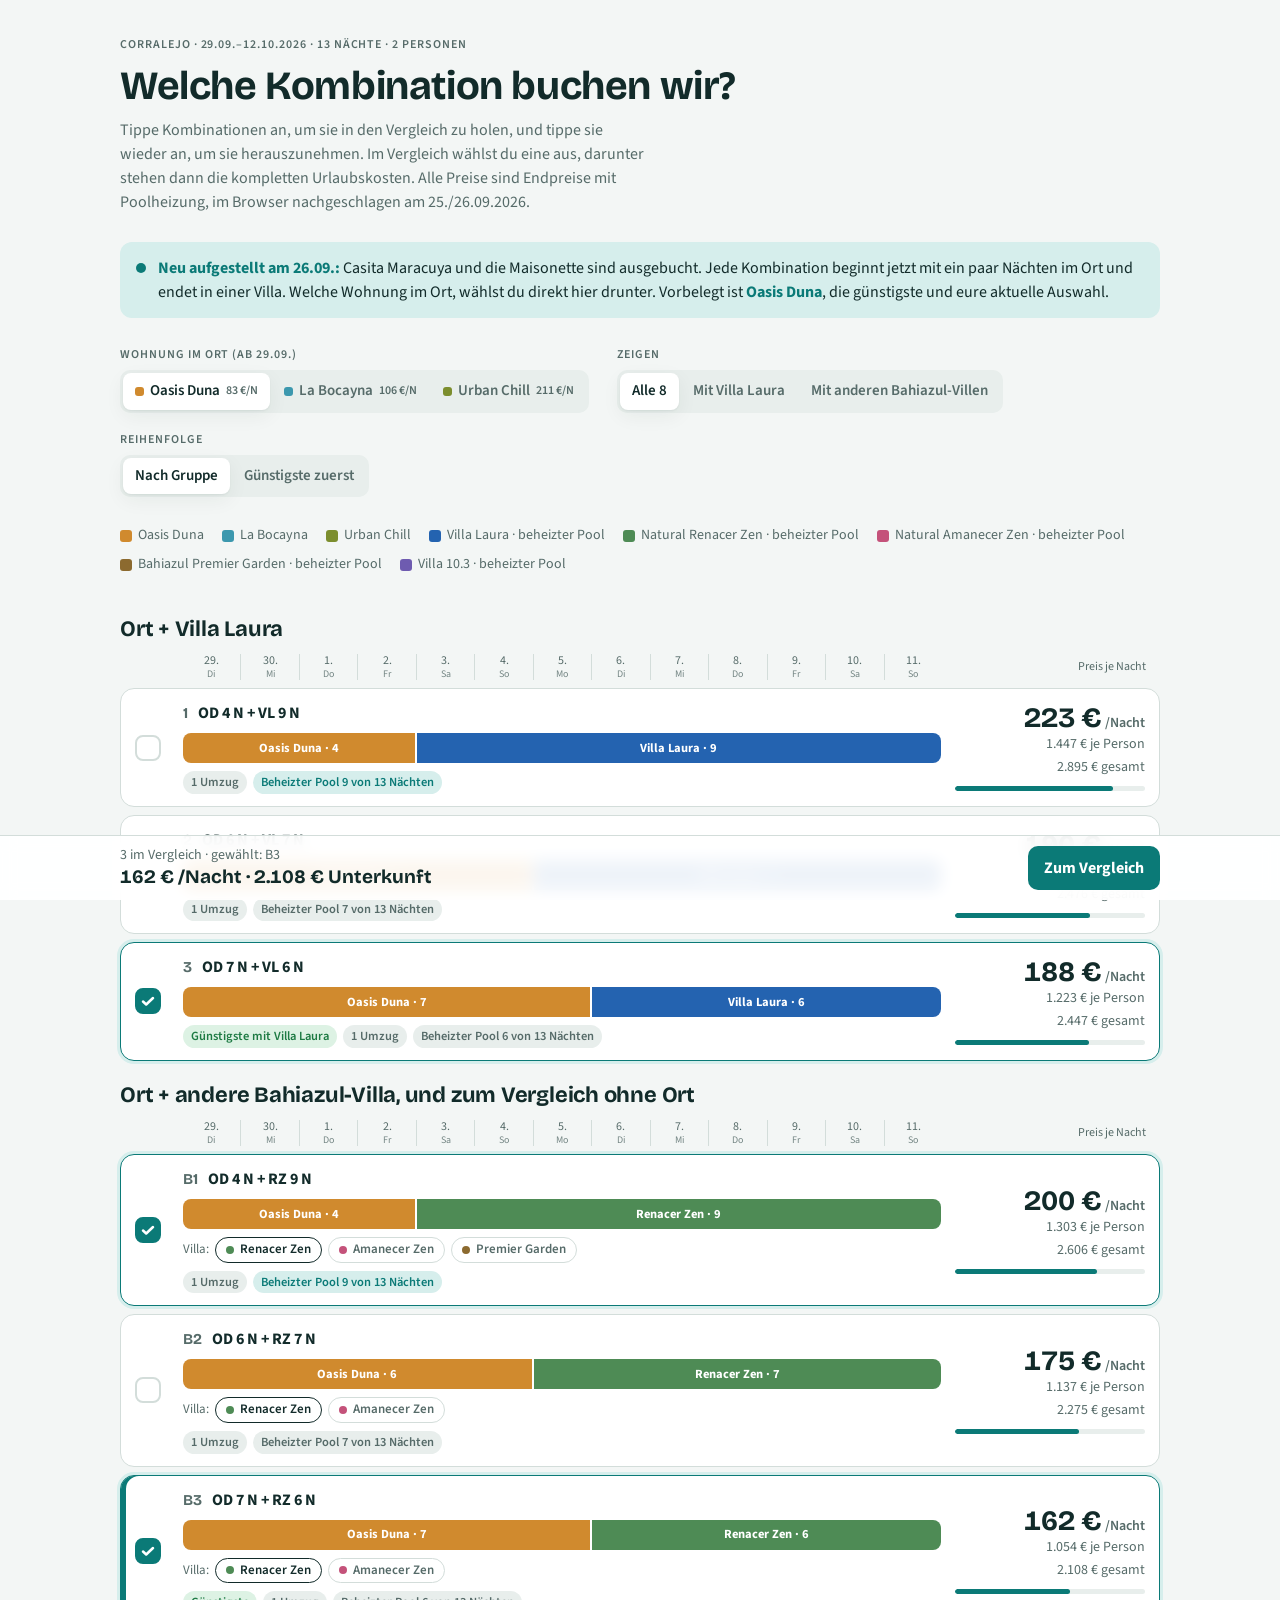
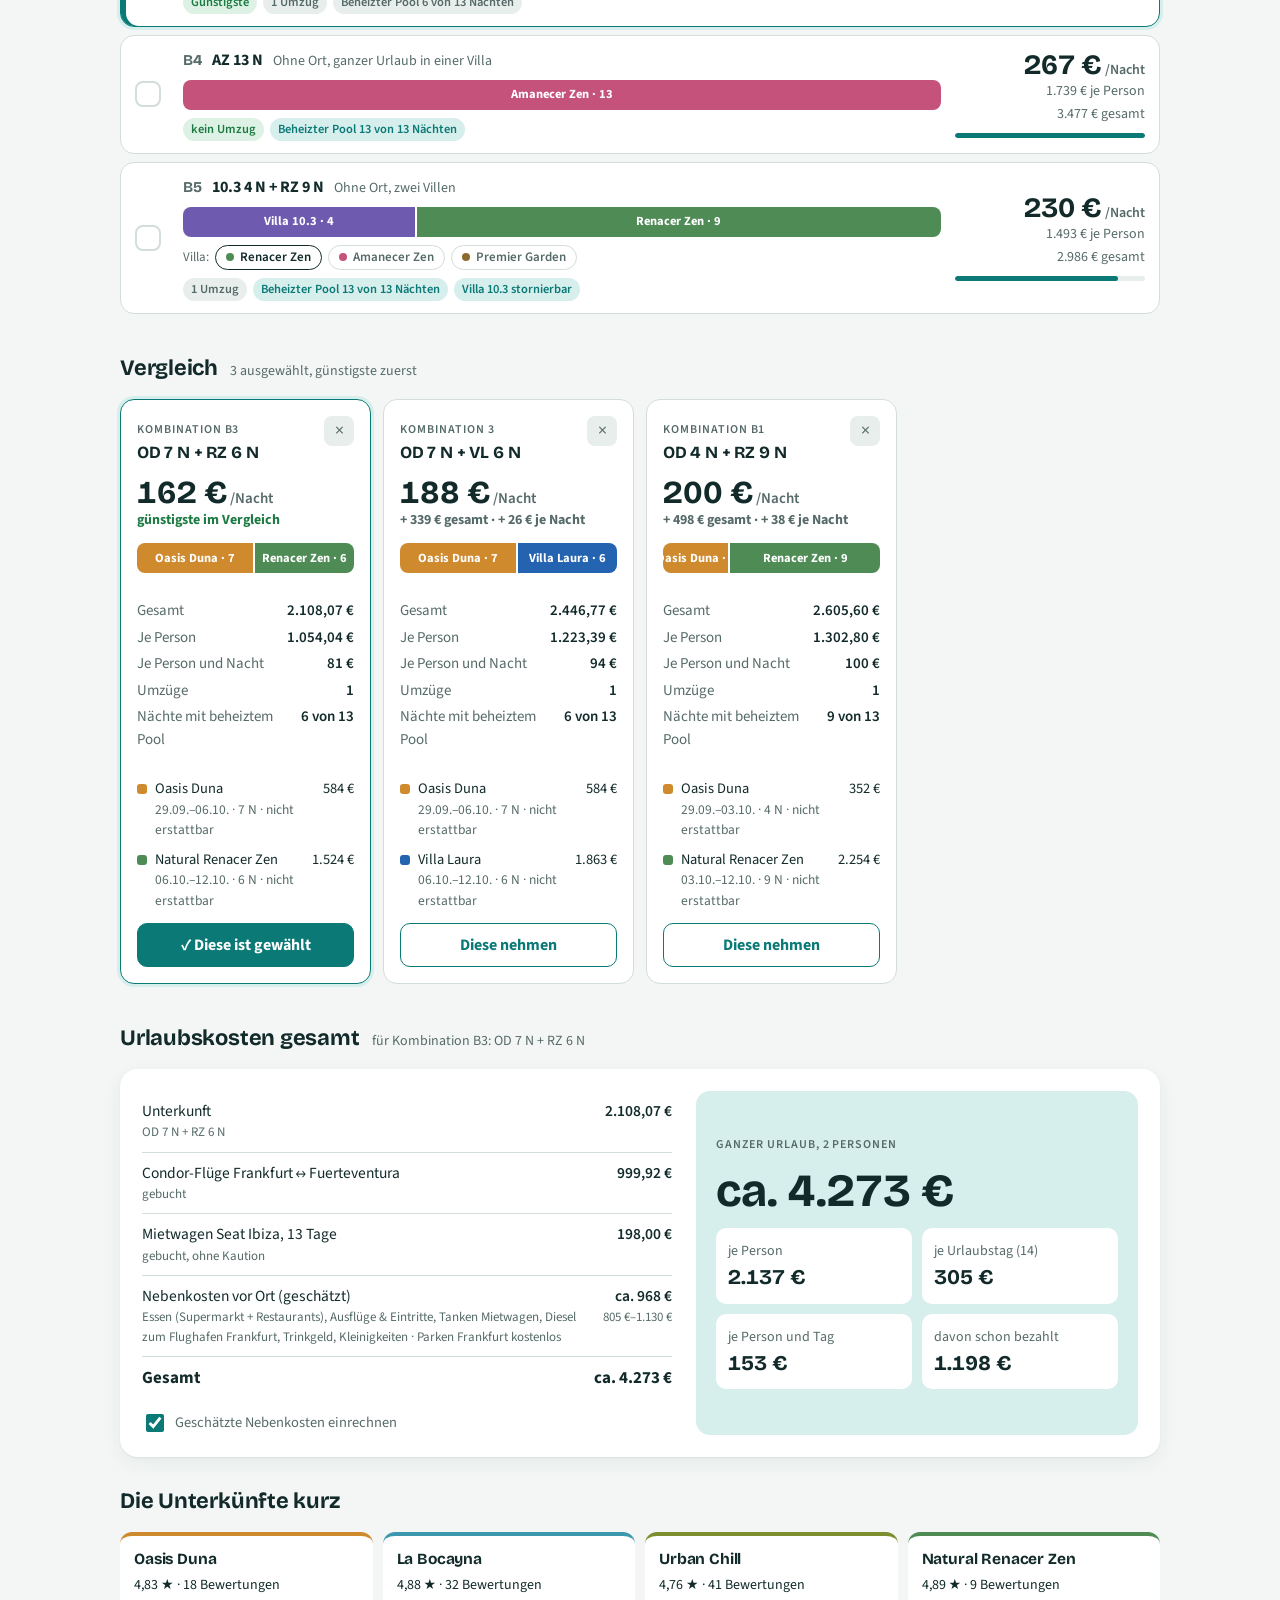
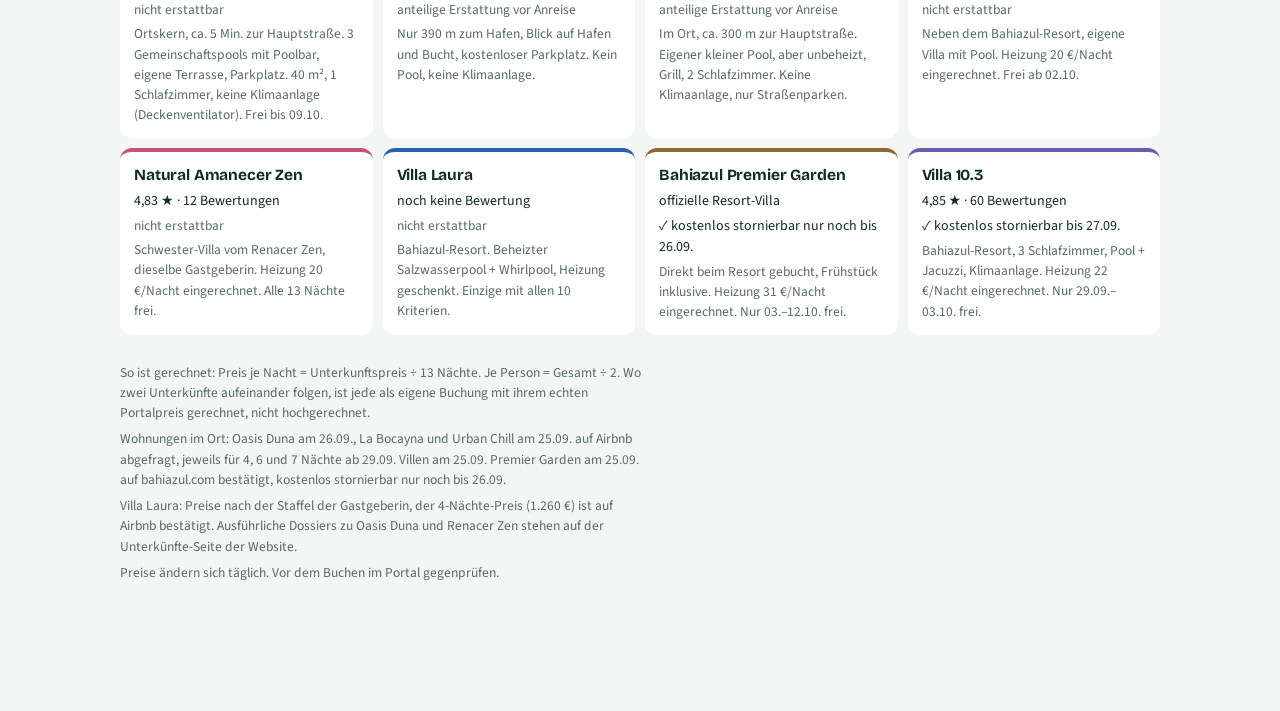
==== kombi-rechner.html @ f5a3bd87 "Vergleichsseite zeigt jetzt den Kombi-Rechner Rechner liegt als kombi-rechner.html im Repo und wird " ====
<!doctype html>
<html lang="de">
<meta charset="utf-8">
<meta name="viewport" content="width=device-width, initial-scale=1, viewport-fit=cover">
<title>Kombi-Rechner Corralejo</title>
<link rel="preconnect" href="https://fonts.googleapis.com">
<link rel="preconnect" href="https://fonts.gstatic.com" crossorigin>
<link rel="stylesheet" href="https://fonts.googleapis.com/css2?family=Bricolage+Grotesque:opsz,wght@12..96,500;12..96,700&family=Source+Sans+3:wght@400;600;700&display=swap">
<style>
:root{
  --bg:#F3F6F5; --surface:#FFFFFF; --sunk:#E8EEEC; --ink:#122B2A; --muted:#566B69; --line:#D3DDDA;
  --accent:#0B7A77; --accent-ink:#FFFFFF; --accent-soft:#D6EEEC;
  --warn:#9A5B00; --warn-bg:#FFF1D6; --bad:#A1322E; --bad-bg:#FBE3E1; --good:#1D7A43; --good-bg:#DDF2E4;
  --c-OD:#D08A2E; --c-BO:#3C98AE; --c-UC:#7C8E2E; --c-VL:#2463B0; --c-RZ:#4E8B55; --c-AZ:#C4527A; --c-V103:#6E5BB0; --c-PG:#8C6A2F;
  --seg-ink:#FFFFFF;
  --shadow:0 1px 2px rgba(18,43,42,.06),0 6px 20px rgba(18,43,42,.06);
  --display:"Bricolage Grotesque","Segoe UI",system-ui,sans-serif;
  --body:"Source Sans 3","Segoe UI",system-ui,-apple-system,sans-serif;
}
@media (prefers-color-scheme: dark){
  :root:not([data-theme="light"]){
    color-scheme:dark;
    --bg:#0E1716; --surface:#15211F; --sunk:#1C2A28; --ink:#E4EEEC; --muted:#9AB0AD; --line:#2A3A38;
    --accent:#3CC2BC; --accent-ink:#06201F; --accent-soft:#16403D;
    --warn:#F2B35A; --warn-bg:#3A2A10; --bad:#F08A84; --bad-bg:#3A1917; --good:#6CD096; --good-bg:#12321F;
    --c-OD:#D99A45; --c-BO:#58B3C8; --c-UC:#9DB045; --c-VL:#4C86CF; --c-RZ:#63A56A; --c-AZ:#D46B92; --c-V103:#8A78CC; --c-PG:#A8864A;
    --shadow:0 1px 2px rgba(0,0,0,.3),0 6px 20px rgba(0,0,0,.25);
  }
}
:root[data-theme="dark"]{
  color-scheme:dark;
  --bg:#0E1716; --surface:#15211F; --sunk:#1C2A28; --ink:#E4EEEC; --muted:#9AB0AD; --line:#2A3A38;
  --accent:#3CC2BC; --accent-ink:#06201F; --accent-soft:#16403D;
  --warn:#F2B35A; --warn-bg:#3A2A10; --bad:#F08A84; --bad-bg:#3A1917; --good:#6CD096; --good-bg:#12321F;
  --c-OD:#D99A45; --c-BO:#58B3C8; --c-UC:#9DB045; --c-VL:#4C86CF; --c-RZ:#63A56A; --c-AZ:#D46B92; --c-V103:#8A78CC; --c-PG:#A8864A;
  --shadow:0 1px 2px rgba(0,0,0,.3),0 6px 20px rgba(0,0,0,.25);
}
*{box-sizing:border-box}
body{background:var(--bg);color:var(--ink);font-family:var(--body);font-size:16px;line-height:1.5;padding:0 16px 120px}
.wrap{max-width:1040px;margin:0 auto;padding-block:28px 0;display:flex;flex-direction:column;gap:28px}
h1,h2,h3{font-family:var(--display);font-weight:700;text-wrap:balance;margin:0;letter-spacing:-.01em}
h1{font-size:clamp(28px,5vw,40px);line-height:1.1}
h2{font-size:22px}
h3{font-size:17px}
p{margin:0}
.num{font-variant-numeric:tabular-nums}
.muted{color:var(--muted)}
.small{font-size:14px}
.eyebrow{font-size:12px;text-transform:uppercase;letter-spacing:.08em;color:var(--muted);font-weight:600}
header{display:flex;flex-direction:column;gap:10px}
header p{max-width:66ch;color:var(--muted)}
button{font:inherit;color:inherit;cursor:pointer}
button:focus-visible,.row:focus-visible,select:focus-visible,input:focus-visible{outline:3px solid var(--accent);outline-offset:2px}

/* Hinweisbox */
.notice{background:var(--accent-soft);color:var(--ink);border-radius:12px;padding:14px 16px;display:grid;grid-template-columns:auto 1fr;gap:4px 12px;align-items:start}
.notice b{color:var(--accent)}
.notice .dot{width:10px;height:10px;border-radius:50%;background:var(--accent);margin-top:7px}

/* Steuerleiste */
.controls{display:flex;flex-wrap:wrap;gap:18px 28px;align-items:flex-end}
.ctl{display:flex;flex-direction:column;gap:6px}
.seg{display:inline-flex;flex-wrap:wrap;background:var(--sunk);border-radius:10px;padding:3px;gap:2px}
.seg button{border:0;background:transparent;padding:7px 12px;border-radius:8px;font-size:15px;font-weight:600;color:var(--muted);display:inline-flex;gap:6px;align-items:center}
.seg button[aria-pressed="true"]{background:var(--surface);color:var(--ink);box-shadow:var(--shadow)}
.seg button .sw{width:9px;height:9px;border-radius:3px}
.seg button .tag{font-size:12px;font-weight:600;color:var(--muted)}
.seg button.gone{text-decoration:line-through;text-decoration-color:var(--bad)}

/* Legende */
.legend{display:flex;flex-wrap:wrap;gap:8px 18px;font-size:14px;color:var(--muted)}
.legend span{display:inline-flex;align-items:center;gap:6px}
.legend i{width:12px;height:12px;border-radius:3px;display:inline-block}

/* Liste */
.list{display:flex;flex-direction:column;gap:8px}
.groupHead{display:flex;align-items:baseline;gap:12px;flex-wrap:wrap;margin-top:10px}
.axis,.row{display:grid;grid-template-columns:34px minmax(0,1fr) 190px;gap:14px;align-items:center}
.axis{padding:0 14px;font-size:12px;color:var(--muted)}
.axis .days{display:grid;grid-template-columns:repeat(13,1fr)}
.axis .days span{text-align:center;border-left:1px solid var(--line);line-height:1.2}
.axis .days span:first-child{border-left:0}
.axis .days small{display:block;font-size:10px;opacity:.8}
.row{background:var(--surface);border:1.5px solid var(--line);border-radius:14px;padding:12px 14px;cursor:pointer;transition:border-color .15s,box-shadow .15s}
.row:hover{border-color:color-mix(in srgb,var(--accent) 45%,var(--line))}
.row.sel{border-color:var(--accent);box-shadow:0 0 0 3px var(--accent-soft)}
.row.pick{box-shadow:0 0 0 3px var(--accent-soft),inset 5px 0 0 var(--accent)}
.check{width:26px;height:26px;border-radius:8px;border:2px solid var(--line);display:grid;place-items:center;background:var(--surface)}
.row.sel .check{background:var(--accent);border-color:var(--accent)}
.check svg{width:16px;height:16px;opacity:0}
.row.sel .check svg{opacity:1}
.mid{display:flex;flex-direction:column;gap:8px;min-width:0}
.title{display:flex;flex-wrap:wrap;gap:6px 10px;align-items:baseline}
.title .code{font-family:var(--display);font-weight:700;font-size:15px;color:var(--muted)}
.title .name{font-weight:700}
.badges{display:flex;flex-wrap:wrap;gap:6px}
.badge{font-size:12.5px;font-weight:600;padding:2px 8px;border-radius:999px;background:var(--sunk);color:var(--muted);white-space:nowrap}
.badge.good{background:var(--good-bg);color:var(--good)}
.badge.warn{background:var(--warn-bg);color:var(--warn)}
.badge.bad{background:var(--bad-bg);color:var(--bad)}
.badge.acc{background:var(--accent-soft);color:var(--accent)}
.strip{display:grid;grid-template-columns:repeat(13,1fr);height:30px;border-radius:8px;overflow:hidden;gap:2px}
.strip .s{color:var(--seg-ink);font-size:12.5px;font-weight:700;display:flex;align-items:center;justify-content:center;white-space:nowrap;overflow:hidden;padding:0 4px;text-overflow:ellipsis}
.strip .s.gone{background-image:repeating-linear-gradient(135deg,transparent 0 6px,rgba(255,255,255,.35) 6px 9px)}
.pick-villa{display:flex;flex-wrap:wrap;gap:6px;align-items:center;font-size:13px;color:var(--muted)}
.pick-villa button{border:1.5px solid var(--line);background:var(--surface);border-radius:999px;padding:2px 10px;font-size:13px;font-weight:600;display:inline-flex;align-items:center;gap:6px}
.pick-villa button[aria-pressed="true"]{border-color:var(--ink);color:var(--ink)}
.pick-villa button .sw{width:8px;height:8px;border-radius:50%}
.price{text-align:right;display:flex;flex-direction:column;gap:2px}
.price .big{font-family:var(--display);font-size:28px;font-weight:700;line-height:1}
.price .big small{font-family:var(--body);font-size:14px;font-weight:600;color:var(--muted)}
.price .sub{font-size:14px;color:var(--muted)}
.price .bar{height:5px;border-radius:3px;background:var(--sunk);margin-top:6px;overflow:hidden}
.price .bar i{display:block;height:100%;background:var(--accent);border-radius:3px}

/* Vergleich */
.compare{display:flex;flex-direction:column;gap:14px}
.cgrid{display:grid;grid-template-columns:repeat(auto-fill,minmax(250px,1fr));gap:12px}
.ccard{background:var(--surface);border:1.5px solid var(--line);border-radius:14px;padding:16px;display:flex;flex-direction:column;gap:12px}
.ccard.pick{border-color:var(--accent);box-shadow:0 0 0 3px var(--accent-soft)}
.ccard .top{display:flex;justify-content:space-between;gap:8px;align-items:flex-start}
.ccard .x{border:0;background:var(--sunk);border-radius:8px;width:30px;height:30px;font-size:18px;line-height:1;color:var(--muted);flex:none}
.ccard .big{font-family:var(--display);font-size:32px;font-weight:700;line-height:1}
.ccard .big small{font-family:var(--body);font-size:15px;color:var(--muted);font-weight:600}
.kv{display:grid;grid-template-columns:1fr auto;gap:4px 12px;font-size:15px}
.kv dt{color:var(--muted)}
.kv dd{margin:0;text-align:right;font-weight:600}
.delta{font-size:14px;font-weight:700}
.delta.zero{color:var(--good)}
.delta.plus{color:var(--muted)}
.segs{list-style:none;margin:0;padding:0;display:flex;flex-direction:column;gap:8px;font-size:14.5px}
.segs li{display:grid;grid-template-columns:10px 1fr auto;gap:8px;align-items:start}
.segs li i{width:10px;height:10px;border-radius:3px;margin-top:6px}
.segs .meta{color:var(--muted);font-size:13.5px}
.btn{border:1.5px solid var(--accent);background:transparent;color:var(--accent);border-radius:10px;padding:9px 14px;font-weight:700}
.btn.on{background:var(--accent);color:var(--accent-ink)}
.empty{background:var(--surface);border:1.5px dashed var(--line);border-radius:14px;padding:20px;color:var(--muted)}

/* Urlaubskosten */
.total{background:var(--surface);border-radius:18px;padding:22px;box-shadow:var(--shadow);display:grid;grid-template-columns:minmax(0,1.2fr) minmax(0,1fr);gap:24px}
.total .lines{display:flex;flex-direction:column}
.total .line{display:grid;grid-template-columns:1fr auto;gap:12px;padding:9px 0;border-bottom:1px solid var(--line);font-size:15.5px}
.total .line .l small{display:block;color:var(--muted);font-size:13px}
.total .line .v{font-weight:600;text-align:right}
.total .line.sum{border-bottom:0;font-weight:700;font-size:17px}
.total .hero{display:flex;flex-direction:column;gap:14px;justify-content:center;background:var(--accent-soft);border-radius:14px;padding:20px}
.total .hero .big{font-family:var(--display);font-size:clamp(34px,6vw,46px);font-weight:700;line-height:1}
.total .hero .row3{display:grid;grid-template-columns:1fr 1fr;gap:10px}
.total .hero .row3 div{background:var(--surface);border-radius:10px;padding:10px 12px}
.total .hero .row3 b{display:block;font-family:var(--display);font-size:21px}
.toggle{display:inline-flex;gap:8px;align-items:center;font-size:14.5px;color:var(--muted);cursor:pointer}
.toggle input{width:18px;height:18px;accent-color:var(--accent)}

/* Unterkünfte-Steckbriefe */
.facts{display:grid;grid-template-columns:repeat(auto-fill,minmax(230px,1fr));gap:10px}
.fact{background:var(--surface);border-radius:12px;padding:12px 14px;display:flex;flex-direction:column;gap:4px;font-size:14px;border-top:4px solid var(--c)}
.fact h3{font-size:15.5px}
.fact .muted{font-size:13.5px}

/* Leiste unten */
.tray{position:fixed;left:0;right:0;bottom:0;padding:10px 16px calc(10px + env(safe-area-inset-bottom,0px));background:color-mix(in srgb,var(--surface) 92%,transparent);backdrop-filter:blur(8px);border-top:1px solid var(--line);z-index:5}
.tray .in{max-width:1040px;margin:0 auto;display:flex;gap:12px;align-items:center;justify-content:space-between;flex-wrap:wrap}
.tray .pickinfo{display:flex;flex-direction:column;line-height:1.25}
.tray .pickinfo b{font-family:var(--display);font-size:19px}
.tray .go{background:var(--accent);color:var(--accent-ink);border:0;border-radius:10px;padding:10px 16px;font-weight:700}

footer{font-size:13.5px;color:var(--muted);display:flex;flex-direction:column;gap:6px;max-width:75ch}

@media (max-width:720px){
  .axis{display:none}
  .row{grid-template-columns:30px minmax(0,1fr);grid-template-areas:"c m" "p p";row-gap:10px}
  .row .check{grid-area:c;align-self:start}
  .row .mid{grid-area:m}
  .row .price{grid-area:p;text-align:left;flex-direction:row;flex-wrap:wrap;align-items:baseline;gap:4px 14px;padding-left:44px}
  .row .price .bar{display:none}
  .strip .s{font-size:11px;padding:0 2px}
  .total{grid-template-columns:1fr}
  .tray .in{flex-wrap:nowrap}
  .tray .pickinfo b{font-size:15.5px}
  .tray .go{padding:9px 12px;flex:none}
}
@media (prefers-reduced-motion:reduce){*{transition:none!important}}
/* Eingebettet in die Vergleichsseite der Website */
html.eingebettet body{padding:0 0 8px;background:transparent}
html.eingebettet .wrap{padding-block:0;max-width:none}
html.eingebettet header,html.eingebettet .tray{display:none}
</style>

<div class="wrap">
  <header>
    <span class="eyebrow">Corralejo · 29.09.–12.10.2026 · 13 Nächte · 2 Personen</span>
    <h1>Welche Kombination buchen wir?</h1>
    <p>Tippe Kombinationen an, um sie in den Vergleich zu holen, und tippe sie wieder an, um sie herauszunehmen. Im Vergleich wählst du eine aus, darunter stehen dann die kompletten Urlaubskosten. Alle Preise sind Endpreise mit Poolheizung, im Browser nachgeschlagen am 25./26.09.2026.</p>
  </header>

  <div class="notice" role="note">
    <span class="dot" aria-hidden="true"></span>
    <p><b>Neu aufgestellt am 26.09.:</b> Casita Maracuya und die Maisonette sind ausgebucht. Jede Kombination beginnt jetzt mit ein paar Nächten im Ort und endet in einer Villa. Welche Wohnung im Ort, wählst du direkt hier drunter. Vorbelegt ist <b>Oasis Duna</b>, die günstigste und eure aktuelle Auswahl.</p>
  </div>

  <div class="controls">
    <div class="ctl">
      <span class="eyebrow">Wohnung im Ort (ab 29.09.)</span>
      <div class="seg" id="t1seg" role="group" aria-label="Wohnung im Ort"></div>
    </div>
    <div class="ctl">
      <span class="eyebrow">Zeigen</span>
      <div class="seg" id="filterseg" role="group" aria-label="Filter">
        <button data-f="alle" aria-pressed="true">Alle 8</button>
        <button data-f="VL" aria-pressed="false">Mit Villa Laura</button>
        <button data-f="BV" aria-pressed="false">Mit anderen Bahiazul-Villen</button>
      </div>
    </div>
    <div class="ctl">
      <span class="eyebrow">Reihenfolge</span>
      <div class="seg" id="sortseg" role="group" aria-label="Sortierung">
        <button data-s="nr" aria-pressed="true">Nach Gruppe</button>
        <button data-s="preis" aria-pressed="false">Günstigste zuerst</button>
      </div>
    </div>
  </div>

  <div class="legend" id="legend"></div>

  <section class="list" id="list" aria-label="Kombinationen"></section>

  <section class="compare" id="vergleich">
    <div class="groupHead"><h2>Vergleich</h2><span class="muted small" id="cmpHint"></span></div>
    <div class="cgrid" id="cgrid"></div>
  </section>

  <section class="compare" id="kosten">
    <div class="groupHead"><h2>Urlaubskosten gesamt</h2><span class="muted small" id="costFor"></span></div>
    <div class="total" id="total"></div>
  </section>

  <section class="compare" aria-label="Unterkünfte im Überblick">
    <h2>Die Unterkünfte kurz</h2>
    <div class="facts" id="facts"></div>
  </section>

  <footer>
    <p>So ist gerechnet: Preis je Nacht = Unterkunftspreis ÷ 13 Nächte. Je Person = Gesamt ÷ 2. Wo zwei Unterkünfte aufeinander folgen, ist jede als eigene Buchung mit ihrem echten Portalpreis gerechnet, nicht hochgerechnet.</p>
    <p>Wohnungen im Ort: Oasis Duna am 26.09., La Bocayna und Urban Chill am 25.09. auf Airbnb abgefragt, jeweils für 4, 6 und 7 Nächte ab 29.09. Villen am 25.09. Premier Garden am 25.09. auf bahiazul.com bestätigt, kostenlos stornierbar nur noch bis 26.09.</p>
    <p>Villa Laura: Preise nach der Staffel der Gastgeberin, der 4-Nächte-Preis (1.260 €) ist auf Airbnb bestätigt. Ausführliche Dossiers zu Oasis Duna und Renacer Zen stehen auf der Unterkünfte-Seite der Website.</p>
    <p>Preise ändern sich täglich. Vor dem Buchen im Portal gegenprüfen.</p>
  </footer>
</div>

<div class="tray" id="tray">
  <div class="in">
    <div class="pickinfo"><span class="muted small" id="trayLabel">Ausgewählt</span><b class="num" id="trayVal">–</b></div>
    <button class="go" id="trayGo">Zum Vergleich</button>
  </div>
</div>

<script>
(function(){
  // In der Website (iframe) eingebettet? Dann Kopf und Leiste ausblenden.
  try { if (window.self !== window.top) document.documentElement.classList.add('eingebettet'); } catch(e){ document.documentElement.classList.add('eingebettet'); }
  var N = 13, PERS = 2, TAGE = 14;
  var START = new Date(2026, 8, 29);

  // Unterkünfte
  var ACC = {
    OD:   {name:'Oasis Duna', short:'Oasis Duna', code:'OD', pool:false,
           rating:'4,83 ★ · 18 Bewertungen', storno:'nicht erstattbar', stornoOk:false,
           info:'Ortskern, ca. 5 Min. zur Hauptstraße. 3 Gemeinschaftspools mit Poolbar, eigene Terrasse, Parkplatz. 40 m², 1 Schlafzimmer, keine Klimaanlage (Deckenventilator). Frei bis 09.10.'},
    BO:   {name:'La Bocayna', short:'La Bocayna', code:'BO', pool:false,
           rating:'4,88 ★ · 32 Bewertungen', storno:'anteilige Erstattung vor Anreise', stornoOk:false,
           info:'Nur 390 m zum Hafen, Blick auf Hafen und Bucht, kostenloser Parkplatz. Kein Pool, keine Klimaanlage.'},
    UC:   {name:'Urban Chill', short:'Urban Chill', code:'UC', pool:false,
           rating:'4,76 ★ · 41 Bewertungen', storno:'anteilige Erstattung vor Anreise', stornoOk:false,
           info:'Im Ort, ca. 300 m zur Hauptstraße. Eigener kleiner Pool, aber unbeheizt, Grill, 2 Schlafzimmer. Keine Klimaanlage, nur Straßenparken.'},
    VL:   {name:'Villa Laura', short:'Villa Laura', code:'VL', pool:true,
           rating:'noch keine Bewertung', storno:'nicht erstattbar', stornoOk:false,
           info:'Bahiazul-Resort. Beheizter Salzwasserpool + Whirlpool, Heizung geschenkt. Einzige mit allen 10 Kriterien.'},
    RZ:   {name:'Natural Renacer Zen', short:'Renacer Zen', code:'RZ', pool:true,
           rating:'4,89 ★ · 9 Bewertungen', storno:'nicht erstattbar', stornoOk:false,
           info:'Neben dem Bahiazul-Resort, eigene Villa mit Pool. Heizung 20 €/Nacht eingerechnet. Frei ab 02.10.'},
    AZ:   {name:'Natural Amanecer Zen', short:'Amanecer Zen', code:'AZ', pool:true,
           rating:'4,83 ★ · 12 Bewertungen', storno:'nicht erstattbar', stornoOk:false,
           info:'Schwester-Villa vom Renacer Zen, dieselbe Gastgeberin. Heizung 20 €/Nacht eingerechnet. Alle 13 Nächte frei.'},
    V103: {name:'Villa 10.3', short:'Villa 10.3', code:'10.3', pool:true,
           rating:'4,85 ★ · 60 Bewertungen', storno:'kostenlos stornierbar bis 27.09.', stornoOk:true,
           info:'Bahiazul-Resort, 3 Schlafzimmer, Pool + Jacuzzi, Klimaanlage. Heizung 22 €/Nacht eingerechnet. Nur 29.09.–03.10. frei.'},
    PG:   {name:'Bahiazul Premier Garden', short:'Premier Garden', code:'PG', pool:true,
           rating:'offizielle Resort-Villa', storno:'kostenlos stornierbar nur noch bis 26.09.', stornoOk:true,
           info:'Direkt beim Resort gebucht, Frühstück inklusive. Heizung 31 €/Nacht eingerechnet. Nur 03.–12.10. frei.'}
  };

  // Preise je Zeitfenster: Schlüssel = "ab Nacht-Nr. - Anzahl Nächte" (Nacht 0 = 29.09.)
  var P = {
    OD:   {'0-4':352,'0-6':506.71,'0-7':584.07},
    BO:   {'0-4':457,'0-6':645,'0-7':740},
    UC:   {'0-4':896,'0-6':1283,'0-7':1477},
    V103: {'0-4':732},
    AZ:   {'0-4':980,'0-13':3477,'4-9':2266,'6-7':1800,'7-6':1557,'8-5':1314,'9-4':1060},
    VL:   {'4-9':2542.56,'6-7':1969.32,'7-6':1862.70,'8-5':1561.29,'9-4':1259.88},
    RZ:   {'4-9':2253.60,'6-7':1768,'7-6':1524,'8-5':1280.80},
    PG:   {'4-9':2454}
  };

  var ORT_OPTIONS = ['OD','BO','UC'];

  // Kombinationen. seg: [Unterkunft oder 'ORT' (gewaehlte Wohnung im Ort) oder 'BV' (waehlbare Villa), ab Nacht, Naechte]
  var KOMBIS = [
    {id:'1',  grp:'VL', segs:[['ORT',0,4],['VL',4,9]]},
    {id:'2',  grp:'VL', segs:[['ORT',0,6],['VL',6,7]]},
    {id:'3',  grp:'VL', segs:[['ORT',0,7],['VL',7,6]]},
    {id:'B1', grp:'BV', segs:[['ORT',0,4],['BV',4,9]], opts:['RZ','AZ','PG']},
    {id:'B2', grp:'BV', segs:[['ORT',0,6],['BV',6,7]], opts:['RZ','AZ']},
    {id:'B3', grp:'BV', segs:[['ORT',0,7],['BV',7,6]], opts:['RZ','AZ']},
    {id:'B4', grp:'BV', segs:[['AZ',0,13]], note:'Ohne Ort, ganzer Urlaub in einer Villa'},
    {id:'B5', grp:'BV', segs:[['V103',0,4],['BV',4,9]], opts:['RZ','AZ','PG'], note:'Ohne Ort, zwei Villen'}
  ];

  var FIX = [
    {l:'Condor-Flüge Frankfurt ↔ Fuerteventura', s:'gebucht', v:999.92},
    {l:'Mietwagen Seat Ibiza, 13 Tage', s:'gebucht, ohne Kaution', v:198}
  ];
  var EXTRA = [
    {l:'Essen (Supermarkt + Restaurants)', lo:500, hi:700},
    {l:'Ausflüge & Eintritte', lo:200, hi:300},
    {l:'Tanken Mietwagen', lo:60, hi:75},
    {l:'Diesel zum Flughafen Frankfurt', lo:25, hi:25},
    {l:'Trinkgeld, Kleinigkeiten', lo:20, hi:30}
  ];

  // Zustand
  var S = {ort:'OD', filter:'alle', sort:'nr', sel:['B3','B1','3'], pick:'B3', villa:{}, extras:true};
  try { var saved = JSON.parse(localStorage.getItem('fuerte-kombi-v2') || 'null'); if (saved) for (var k in saved) S[k] = saved[k]; } catch(e){}
  function save(){ try { localStorage.setItem('fuerte-kombi-v2', JSON.stringify(S)); } catch(e){} }

  // Hilfen
  var fmt0 = new Intl.NumberFormat('de-DE',{maximumFractionDigits:0});
  var fmt2 = new Intl.NumberFormat('de-DE',{minimumFractionDigits:2,maximumFractionDigits:2});
  function eur(v){ return fmt0.format(Math.round(v)) + ' €'; }
  function eur2(v){ return fmt2.format(v) + ' €'; }
  var WT = ['So','Mo','Di','Mi','Do','Fr','Sa'];
  function day(i){ var d = new Date(START); d.setDate(d.getDate()+i); return d; }
  function dstr(i){ var d = day(i); return ('0'+d.getDate()).slice(-2)+'.'+('0'+(d.getMonth()+1)).slice(-2)+'.'; }
  function esc(s){ return String(s).replace(/[&<>"]/g,function(c){return {'&':'&amp;','<':'&lt;','>':'&gt;','"':'&quot;'}[c];}); }

  function villaOf(k){ return S.villa[k.id] && k.opts.indexOf(S.villa[k.id]) >= 0 ? S.villa[k.id] : k.opts[0]; }

  // Eine Kombination konkret ausrechnen
  function calc(k){
    var raw = k.segs.map(function(s){
      var a = s[0] === 'ORT' ? S.ort : s[0] === 'BV' ? villaOf(k) : s[0];
      var p = P[a][s[1]+'-'+s[2]];
      return {a:a, from:s[1], n:s[2], price:p, t1:s[0]==='ORT'};
    });
    // gleiche Unterkunft direkt hintereinander: im Streifen zusammenfassen, kein Umzug
    var segs = [];
    raw.forEach(function(r){
      var last = segs[segs.length-1];
      if (last && last.a === r.a) { last.n += r.n; last.price += r.price; last.parts++; }
      else segs.push({a:r.a, from:r.from, n:r.n, price:r.price, parts:1, t1:r.t1});
    });
    var total = raw.reduce(function(s,r){return s+r.price;},0);
    var pool = segs.reduce(function(s,g){return s + (ACC[g.a].pool ? g.n : 0);},0);
    var gone = segs.some(function(g){return ACC[g.a].gone;});
    var storno = segs.filter(function(g){return ACC[g.a].stornoOk;}).map(function(g){return ACC[g.a].short;});
    return {k:k, segs:segs, total:total, ppn:total/N, pp:total/PERS, moves:segs.length-1, pool:pool, gone:gone, storno:storno};
  }

  function allCalc(){ return KOMBIS.map(calc); }

  // --- Legende + Steuerung ---
  function renderT1(){
    var el = document.getElementById('t1seg');
    el.innerHTML = ORT_OPTIONS.map(function(a){
      var tag = eur(P[a]['0-7'] / 7) + '/N';
      return '<button data-t1="'+a+'" aria-pressed="'+(S.ort===a)+'">'+
        '<span class="sw" style="background:var(--c-'+a+')"></span>'+esc(ACC[a].short)+' <span class="tag num">'+tag+'</span></button>';
    }).join('');
  }
  function renderLegend(){
    document.getElementById('legend').innerHTML = ['OD','BO','UC','VL','RZ','AZ','PG','V103'].map(function(a){
      return '<span><i style="background:var(--c-'+a+')"></i>'+esc(ACC[a].name)+(ACC[a].pool?' · beheizter Pool':'')+'</span>';
    }).join('');
  }
  function renderFacts(){
    document.getElementById('facts').innerHTML = ['OD','BO','UC','RZ','AZ','VL','PG','V103'].map(function(a){
      var x = ACC[a];
      return '<div class="fact" style="--c:var(--c-'+a+')"><h3>'+esc(x.name)+'</h3>'+
        '<span>'+esc(x.rating)+'</span><span class="'+(x.stornoOk?'':'muted')+'">'+(x.stornoOk?'✓ ':'')+esc(x.storno)+'</span>'+
        '<span class="muted">'+esc(x.info)+'</span></div>';
    }).join('');
  }

  // --- Liste ---
  function stripHTML(c){
    return '<div class="strip" aria-hidden="true">' + c.segs.map(function(g){
      var label = g.n >= 4 ? ACC[g.a].short + ' · ' + g.n : g.n + '';
      return '<div class="s'+(ACC[g.a].gone?' gone':'')+'" style="grid-column:span '+g.n+';background:var(--c-'+g.a+')" title="'+esc(ACC[g.a].name)+' '+dstr(g.from)+'–'+dstr(g.from+g.n)+'">'+esc(label)+'</div>';
    }).join('') + '</div>';
  }
  function axisHTML(){
    var h = '<div class="axis" aria-hidden="true"><span></span><div class="days">';
    for (var i=0;i<N;i++){ var d = day(i); h += '<span>'+d.getDate()+'.<small>'+WT[d.getDay()]+'</small></span>'; }
    return h + '</div><span style="text-align:right">Preis je Nacht</span></div>';
  }
  function badgesHTML(c, best){
    var b = [];
    if (c.k.id === best.cheap) b.push('<span class="badge good">Günstigste</span>');
    if (c.k.id === best.cheapVL) b.push('<span class="badge good">Günstigste mit Villa Laura</span>');
    b.push('<span class="badge'+(c.moves===0?' good':'')+'">'+(c.moves===0?'kein Umzug':c.moves===1?'1 Umzug':c.moves+' Umzüge')+'</span>');
    b.push('<span class="badge'+(c.pool>=9?' acc':'')+'">Beheizter Pool '+c.pool+' von 13 Nächten</span>');
    if (c.storno.length) b.push('<span class="badge acc">'+esc(c.storno.join(' + '))+' stornierbar</span>');
    if (c.gone) b.push('<span class="badge bad">Casita ausgebucht</span>');
    return '<div class="badges">'+b.join('')+'</div>';
  }
  function villaPickHTML(k){
    if (!k.opts || k.opts.length < 2) return '';
    var v = villaOf(k);
    return '<div class="pick-villa">Villa: ' + k.opts.map(function(a){
      return '<button data-villa="'+a+'" data-k="'+k.id+'" aria-pressed="'+(v===a)+'"><span class="sw" style="background:var(--c-'+a+')"></span>'+esc(ACC[a].short)+'</button>';
    }).join('') + '</div>';
  }
  function kName(c){
    var parts = c.segs.map(function(g){ return ACC[g.a].code + ' ' + g.n + ' N'; });
    return parts.join(' + ');
  }
  function bestOf(cs){
    var ok = cs.filter(function(c){return !c.gone;});
    var min = function(arr){ return arr.reduce(function(m,c){return !m||c.total<m.total?c:m;},null); };
    var ch = min(ok), vl = min(ok.filter(function(c){return c.segs.some(function(g){return g.a==='VL';});}));
    return {cheap: ch && ch.k.id, cheapVL: vl && vl.k.id, max: Math.max.apply(null, cs.map(function(c){return c.total;}))};
  }

  function renderList(){
    var cs = allCalc(), best = bestOf(cs);
    var shown = cs.filter(function(c){ return S.filter==='alle' || c.k.grp===S.filter; });
    if (S.sort === 'preis') shown.sort(function(a,b){return a.total-b.total;});
    var html = '';
    var groups = S.sort === 'preis' ? [['',shown]] : [
      ['Ort + Villa Laura', shown.filter(function(c){return c.k.grp==='VL';})],
      ['Ort + andere Bahiazul-Villa, und zum Vergleich ohne Ort', shown.filter(function(c){return c.k.grp==='BV';})]
    ];
    groups.forEach(function(g){
      if (!g[1].length) return;
      if (g[0]) html += '<div class="groupHead"><h2>'+esc(g[0])+'</h2></div>';
      html += axisHTML();
      g[1].forEach(function(c){
        var sel = S.sel.indexOf(c.k.id) >= 0;
        html += '<div class="row'+(sel?' sel':'')+(S.pick===c.k.id&&sel?' pick':'')+'" role="checkbox" tabindex="0" aria-checked="'+sel+'" data-id="'+c.k.id+'">'+
          '<span class="check"><svg viewBox="0 0 16 16" fill="none" stroke="var(--accent-ink)" stroke-width="2.5" stroke-linecap="round" stroke-linejoin="round"><path d="M3 8.5l3.2 3L13 5"/></svg></span>'+
          '<div class="mid"><div class="title"><span class="code">'+esc(c.k.id)+'</span><span class="name">'+esc(kName(c))+'</span>'+
          (c.k.note?'<span class="muted small">'+esc(c.k.note)+'</span>':'')+'</div>'+
          stripHTML(c) + villaPickHTML(c.k) + badgesHTML(c,best) + '</div>'+
          '<div class="price"><span class="big num">'+eur(c.ppn)+'<small> /Nacht</small></span>'+
          '<span class="sub num">'+eur(c.pp)+' je Person</span><span class="sub num">'+eur(c.total)+' gesamt</span>'+
          '<span class="bar"><i style="width:'+(c.total/best.max*100).toFixed(1)+'%"></i></span></div>'+
        '</div>';
      });
    });
    document.getElementById('list').innerHTML = html;
  }

  // --- Vergleich ---
  function renderCompare(){
    var cs = allCalc().filter(function(c){return S.sel.indexOf(c.k.id)>=0;}).sort(function(a,b){return a.total-b.total;});
    var el = document.getElementById('cgrid');
    document.getElementById('cmpHint').textContent = cs.length ? cs.length+' ausgewählt, günstigste zuerst' : '';
    if (!cs.length){ el.innerHTML = '<div class="empty">Noch nichts ausgewählt. Tippe oben auf eine Kombination.</div>'; return; }
    if (S.sel.indexOf(S.pick) < 0) S.pick = cs[0].k.id;
    var min = cs[0].total;
    el.innerHTML = cs.map(function(c){
      var d = c.total - min, pick = S.pick === c.k.id;
      return '<article class="ccard'+(pick?' pick':'')+'">'+
        '<div class="top"><div><span class="eyebrow">Kombination '+esc(c.k.id)+'</span><h3>'+esc(kName(c))+'</h3></div>'+
        '<button class="x" data-rm="'+c.k.id+'" aria-label="Kombination '+esc(c.k.id)+' aus dem Vergleich nehmen">×</button></div>'+
        '<div><span class="big num">'+eur(c.ppn)+'<small> /Nacht</small></span><div class="delta num '+(d<0.5?'zero':'plus')+'">'+(d<0.5?'günstigste im Vergleich':'+ '+eur(d)+' gesamt · + '+eur(d/N)+' je Nacht')+'</div></div>'+
        stripHTML(c)+
        '<dl class="kv num"><dt>Gesamt</dt><dd>'+eur2(c.total)+'</dd><dt>Je Person</dt><dd>'+eur2(c.pp)+'</dd>'+
        '<dt>Je Person und Nacht</dt><dd>'+eur(c.ppn/PERS)+'</dd><dt>Umzüge</dt><dd>'+c.moves+'</dd><dt>Nächte mit beheiztem Pool</dt><dd>'+c.pool+' von 13</dd></dl>'+
        '<ul class="segs">'+c.segs.map(function(g){
          return '<li><i style="background:var(--c-'+g.a+')"></i><div>'+esc(ACC[g.a].name)+(ACC[g.a].gone?' <b style="color:var(--bad)">ausgebucht</b>':'')+
            '<div class="meta">'+dstr(g.from)+'–'+dstr(g.from+g.n)+' · '+g.n+' N · '+esc(ACC[g.a].storno)+(g.parts>1?' · als 2 Buchungen gerechnet':'')+'</div></div>'+
            '<span class="num">'+eur(g.price)+'</span></li>';
        }).join('')+'</ul>'+
        '<button class="btn'+(pick?' on':'')+'" data-pick="'+c.k.id+'" aria-pressed="'+pick+'">'+(pick?'✓ Diese ist gewählt':'Diese nehmen')+'</button>'+
      '</article>';
    }).join('');
  }

  // --- Urlaubskosten ---
  function renderTotal(){
    var c = allCalc().filter(function(x){return x.k.id===S.pick && S.sel.indexOf(x.k.id)>=0;})[0];
    var el = document.getElementById('total');
    if (!c){ document.getElementById('costFor').textContent=''; el.innerHTML = '<div class="empty">Wähle im Vergleich eine Kombination mit „Diese nehmen“.</div>'; return; }
    document.getElementById('costFor').textContent = 'für Kombination ' + c.k.id + ': ' + kName(c);
    var fix = FIX.reduce(function(s,f){return s+f.v;},0);
    var lo = EXTRA.reduce(function(s,e){return s+e.lo;},0), hi = EXTRA.reduce(function(s,e){return s+e.hi;},0), mid = (lo+hi)/2;
    var sum = c.total + fix + (S.extras ? mid : 0);
    var lines = '<div class="line"><span class="l">Unterkunft<small>'+esc(kName(c))+'</small></span><span class="v num">'+eur2(c.total)+'</span></div>';
    FIX.forEach(function(f){ lines += '<div class="line"><span class="l">'+esc(f.l)+'<small>'+esc(f.s)+'</small></span><span class="v num">'+eur2(f.v)+'</span></div>'; });
    lines += '<div class="line"><span class="l">Nebenkosten vor Ort (geschätzt)<small>'+EXTRA.map(function(e){return esc(e.l);}).join(', ')+' · Parken Frankfurt kostenlos</small></span>'+
      '<span class="v num">'+(S.extras ? 'ca. '+eur(mid) : '<span class="muted">nicht eingerechnet</span>')+'<small class="muted" style="display:block;font-weight:400">'+eur(lo)+'–'+eur(hi)+'</small></span></div>';
    lines += '<div class="line sum"><span>Gesamt</span><span class="num">'+(S.extras?'ca. ':'')+eur(sum)+'</span></div>';
    el.innerHTML = '<div class="lines">'+lines+
      '<label class="toggle" style="margin-top:10px"><input type="checkbox" id="extrasToggle"'+(S.extras?' checked':'')+'> Geschätzte Nebenkosten einrechnen</label></div>'+
      '<div class="hero"><span class="eyebrow">Ganzer Urlaub, 2 Personen</span><span class="big num">'+(S.extras?'ca. ':'')+eur(sum)+'</span>'+
      '<div class="row3 num"><div><span class="muted small">je Person</span><b>'+eur(sum/PERS)+'</b></div>'+
      '<div><span class="muted small">je Urlaubstag (14)</span><b>'+eur(sum/TAGE)+'</b></div>'+
      '<div><span class="muted small">je Person und Tag</span><b>'+eur(sum/PERS/TAGE)+'</b></div>'+
      '<div><span class="muted small">davon schon bezahlt</span><b>'+eur(fix)+'</b></div></div></div>';
  }

  function renderTray(){
    var c = allCalc().filter(function(x){return x.k.id===S.pick && S.sel.indexOf(x.k.id)>=0;})[0];
    document.getElementById('trayLabel').textContent = S.sel.length + ' im Vergleich' + (c ? ' · gewählt: ' + c.k.id : '');
    document.getElementById('trayVal').textContent = c ? eur(c.ppn) + ' /Nacht · ' + eur(c.total) + ' Unterkunft' : 'Noch keine gewählt';
  }

  function renderSegs(){
    document.querySelectorAll('#filterseg button').forEach(function(b){ b.setAttribute('aria-pressed', b.dataset.f===S.filter); });
    document.querySelectorAll('#sortseg button').forEach(function(b){ b.setAttribute('aria-pressed', b.dataset.s===S.sort); });
  }

  function render(){ renderT1(); renderSegs(); renderList(); renderCompare(); renderTotal(); renderTray(); save(); }

  // --- Bedienung ---
  function toggleSel(id){
    var i = S.sel.indexOf(id);
    if (i >= 0) S.sel.splice(i,1); else { S.sel.push(id); if (S.sel.length === 1) S.pick = id; }
    render();
  }
  document.addEventListener('click', function(e){
    var t = e.target.closest('button,.row,input'); if (!t) return;
    if (t.dataset.t1){ S.ort = t.dataset.t1; render(); return; }
    if (t.dataset.f){ S.filter = t.dataset.f; render(); return; }
    if (t.dataset.s){ S.sort = t.dataset.s; render(); return; }
    if (t.dataset.villa){ S.villa[t.dataset.k] = t.dataset.villa; render(); return; }
    if (t.dataset.rm){ toggleSel(t.dataset.rm); return; }
    if (t.dataset.pick){ S.pick = t.dataset.pick; render(); document.getElementById('kosten').scrollIntoView({behavior:'smooth',block:'start'}); return; }
    if (t.id === 'extrasToggle'){ S.extras = t.checked; render(); return; }
    if (t.id === 'trayGo'){ document.getElementById('vergleich').scrollIntoView({behavior:'smooth',block:'start'}); return; }
    if (t.classList.contains('row')) toggleSel(t.dataset.id);
  });
  document.addEventListener('keydown', function(e){
    var r = e.target.closest && e.target.closest('.row');
    if (r && e.target === r && (e.key === ' ' || e.key === 'Enter')) { e.preventDefault(); toggleSel(r.dataset.id); }
  });

  renderLegend(); renderFacts(); render();
})();
</script>
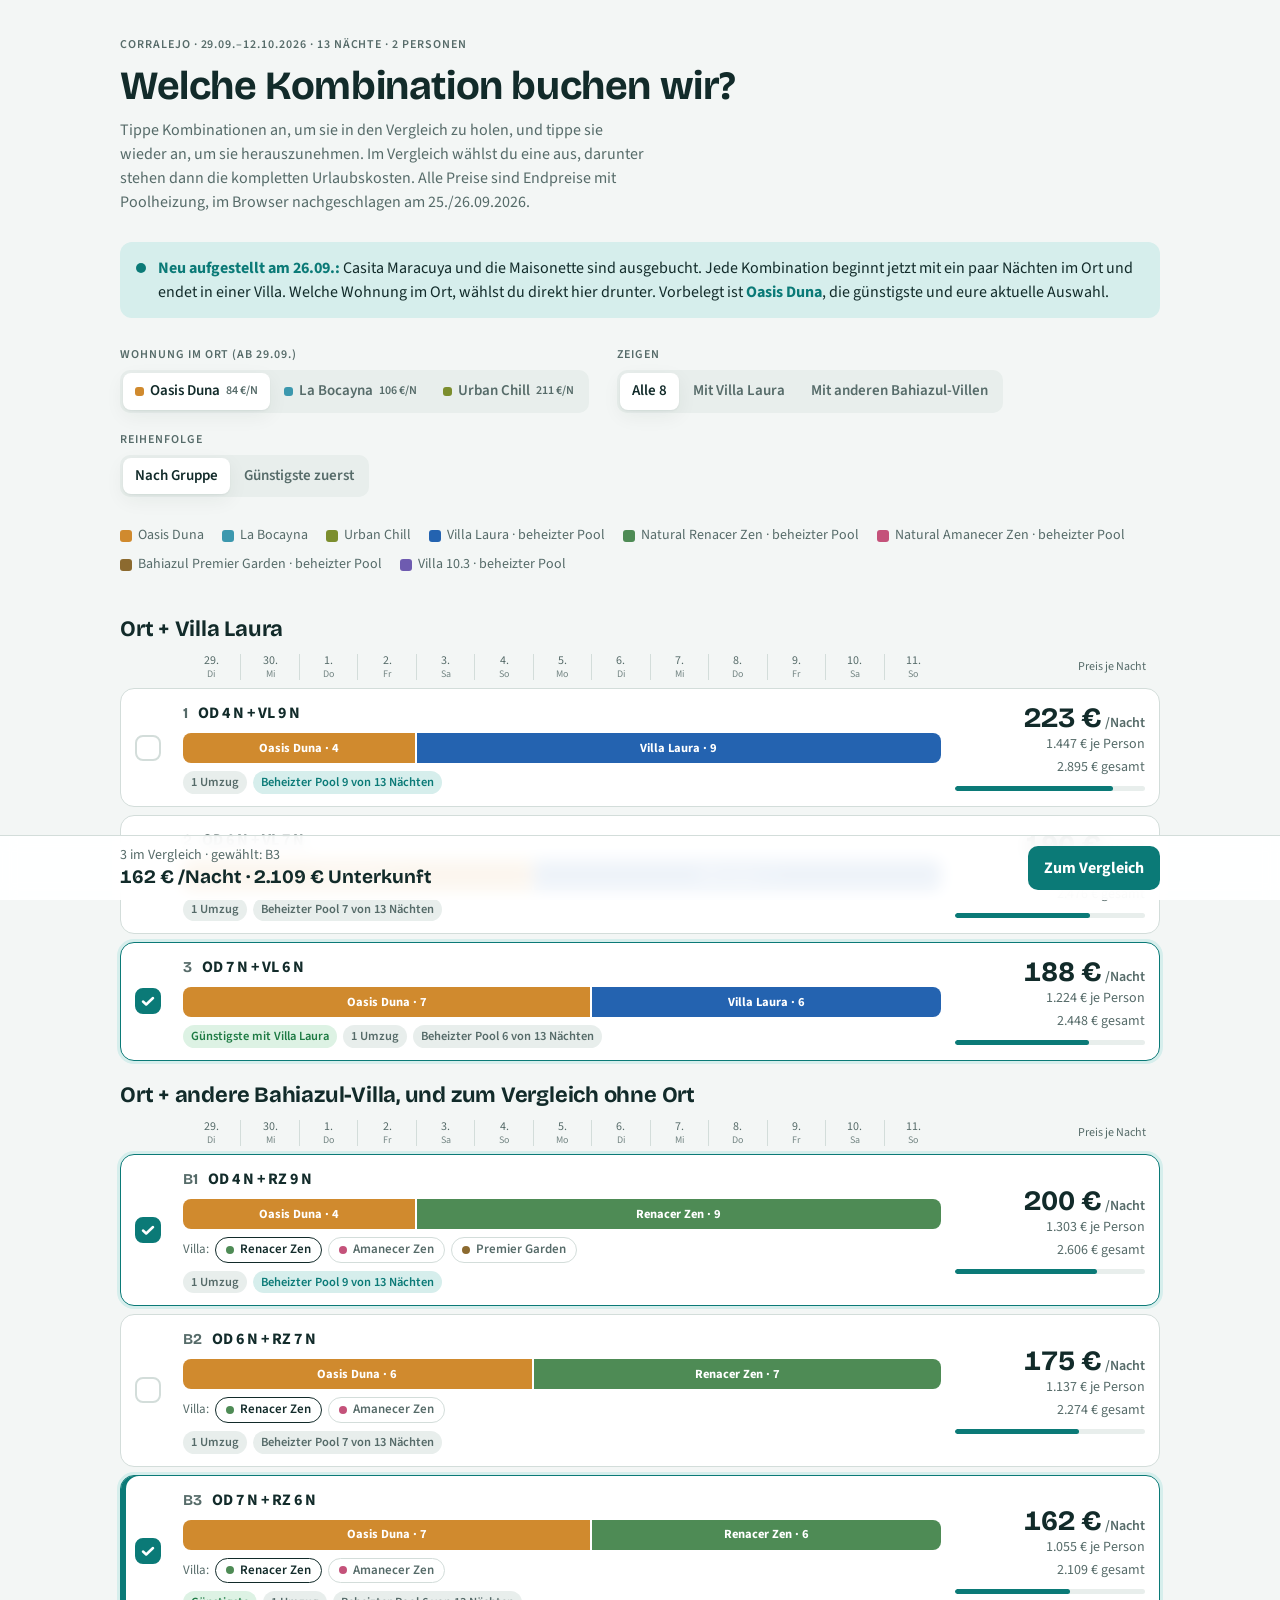
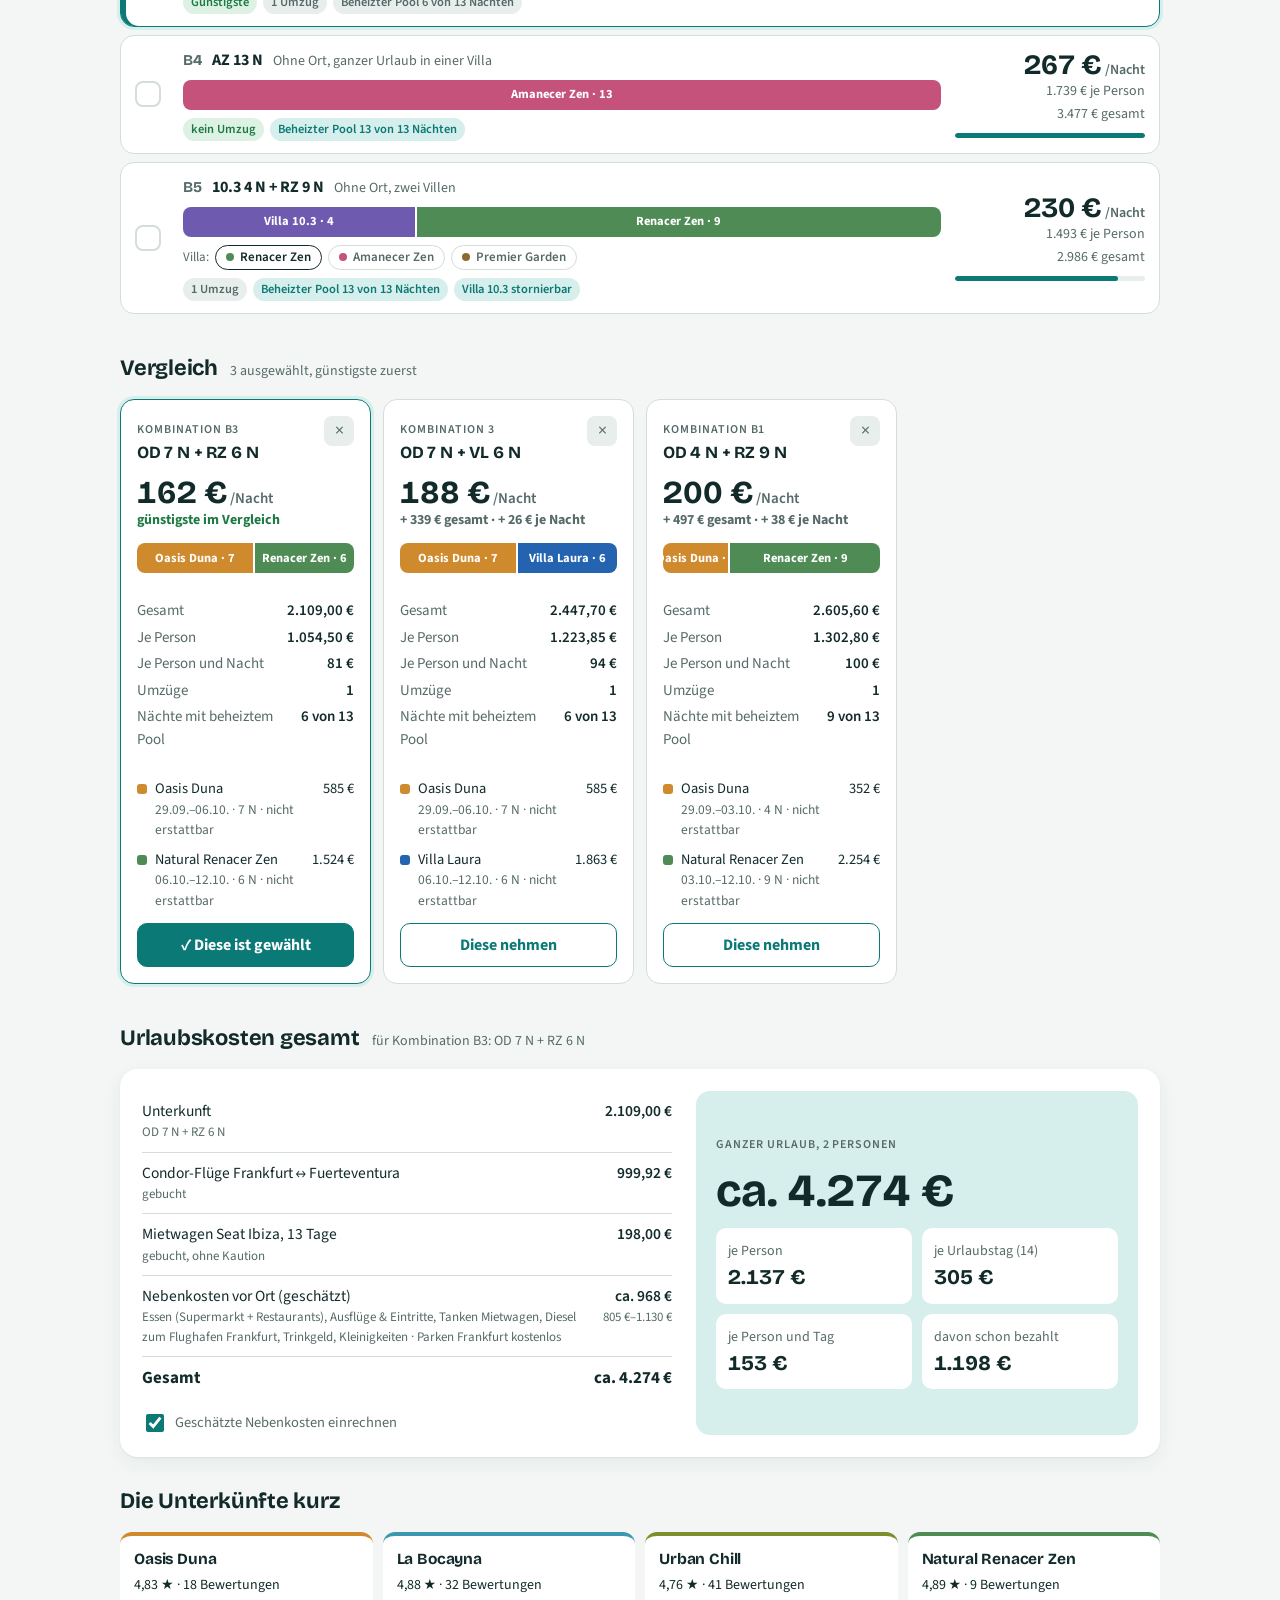
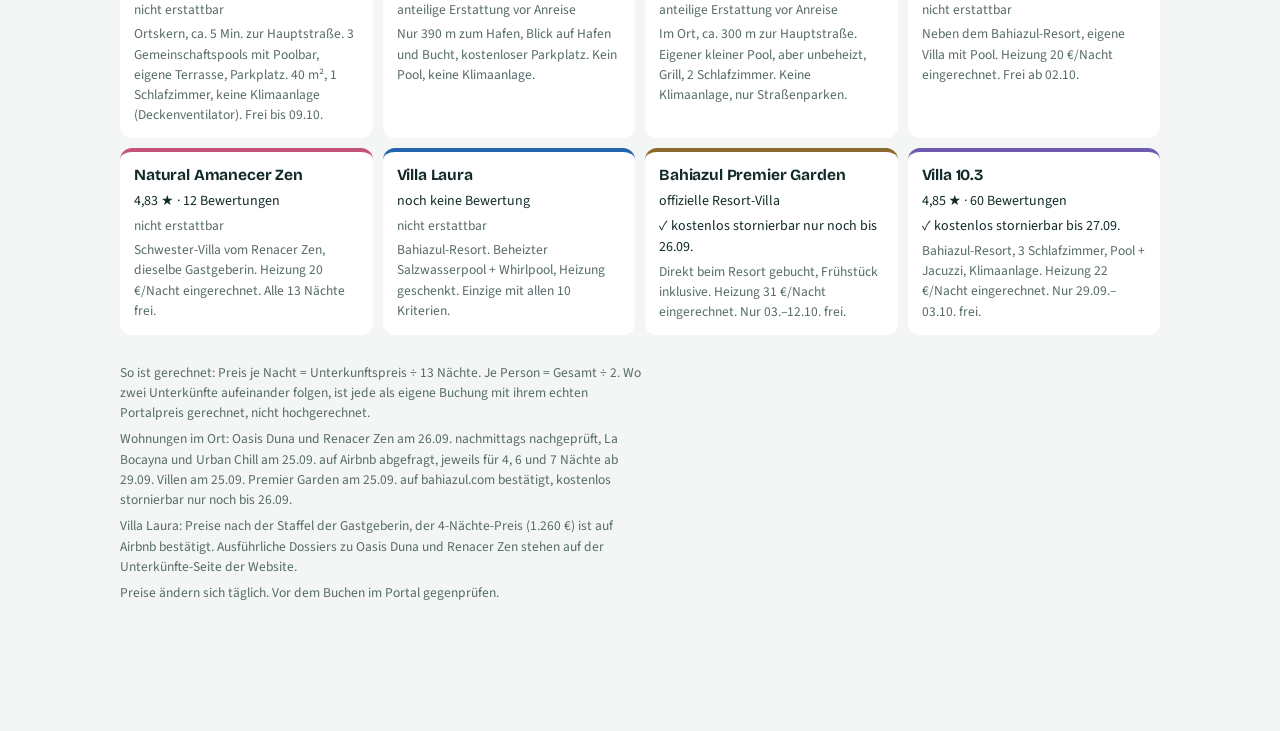
==== commit 0853aa54: "Preis-Check 26.09.: Oasis Duna 7 N 585 EUR, Renacer Zen 10 N 2.752 EUR Beide fuer alle Zeitfenster f" ====
--- a/kombi-rechner.html
+++ b/kombi-rechner.html
@@ -241,7 +241,7 @@
 
   <footer>
     <p>So ist gerechnet: Preis je Nacht = Unterkunftspreis ÷ 13 Nächte. Je Person = Gesamt ÷ 2. Wo zwei Unterkünfte aufeinander folgen, ist jede als eigene Buchung mit ihrem echten Portalpreis gerechnet, nicht hochgerechnet.</p>
-    <p>Wohnungen im Ort: Oasis Duna am 26.09., La Bocayna und Urban Chill am 25.09. auf Airbnb abgefragt, jeweils für 4, 6 und 7 Nächte ab 29.09. Villen am 25.09. Premier Garden am 25.09. auf bahiazul.com bestätigt, kostenlos stornierbar nur noch bis 26.09.</p>
+    <p>Wohnungen im Ort: Oasis Duna und Renacer Zen am 26.09. nachmittags nachgeprüft, La Bocayna und Urban Chill am 25.09. auf Airbnb abgefragt, jeweils für 4, 6 und 7 Nächte ab 29.09. Villen am 25.09. Premier Garden am 25.09. auf bahiazul.com bestätigt, kostenlos stornierbar nur noch bis 26.09.</p>
     <p>Villa Laura: Preise nach der Staffel der Gastgeberin, der 4-Nächte-Preis (1.260 €) ist auf Airbnb bestätigt. Ausführliche Dossiers zu Oasis Duna und Renacer Zen stehen auf der Unterkünfte-Seite der Website.</p>
     <p>Preise ändern sich täglich. Vor dem Buchen im Portal gegenprüfen.</p>
   </footer>
@@ -291,13 +291,13 @@
 
   // Preise je Zeitfenster: Schlüssel = "ab Nacht-Nr. - Anzahl Nächte" (Nacht 0 = 29.09.)
   var P = {
-    OD:   {'0-4':352,'0-6':506.71,'0-7':584.07},
+    OD:   {'0-4':352,'0-6':506.71,'0-7':585},
     BO:   {'0-4':457,'0-6':645,'0-7':740},
     UC:   {'0-4':896,'0-6':1283,'0-7':1477},
     V103: {'0-4':732},
     AZ:   {'0-4':980,'0-13':3477,'4-9':2266,'6-7':1800,'7-6':1557,'8-5':1314,'9-4':1060},
     VL:   {'4-9':2542.56,'6-7':1969.32,'7-6':1862.70,'8-5':1561.29,'9-4':1259.88},
-    RZ:   {'4-9':2253.60,'6-7':1768,'7-6':1524,'8-5':1280.80},
+    RZ:   {'4-9':2253.60,'6-7':1767.20,'7-6':1524,'8-5':1280.80},
     PG:   {'4-9':2454}
   };
 
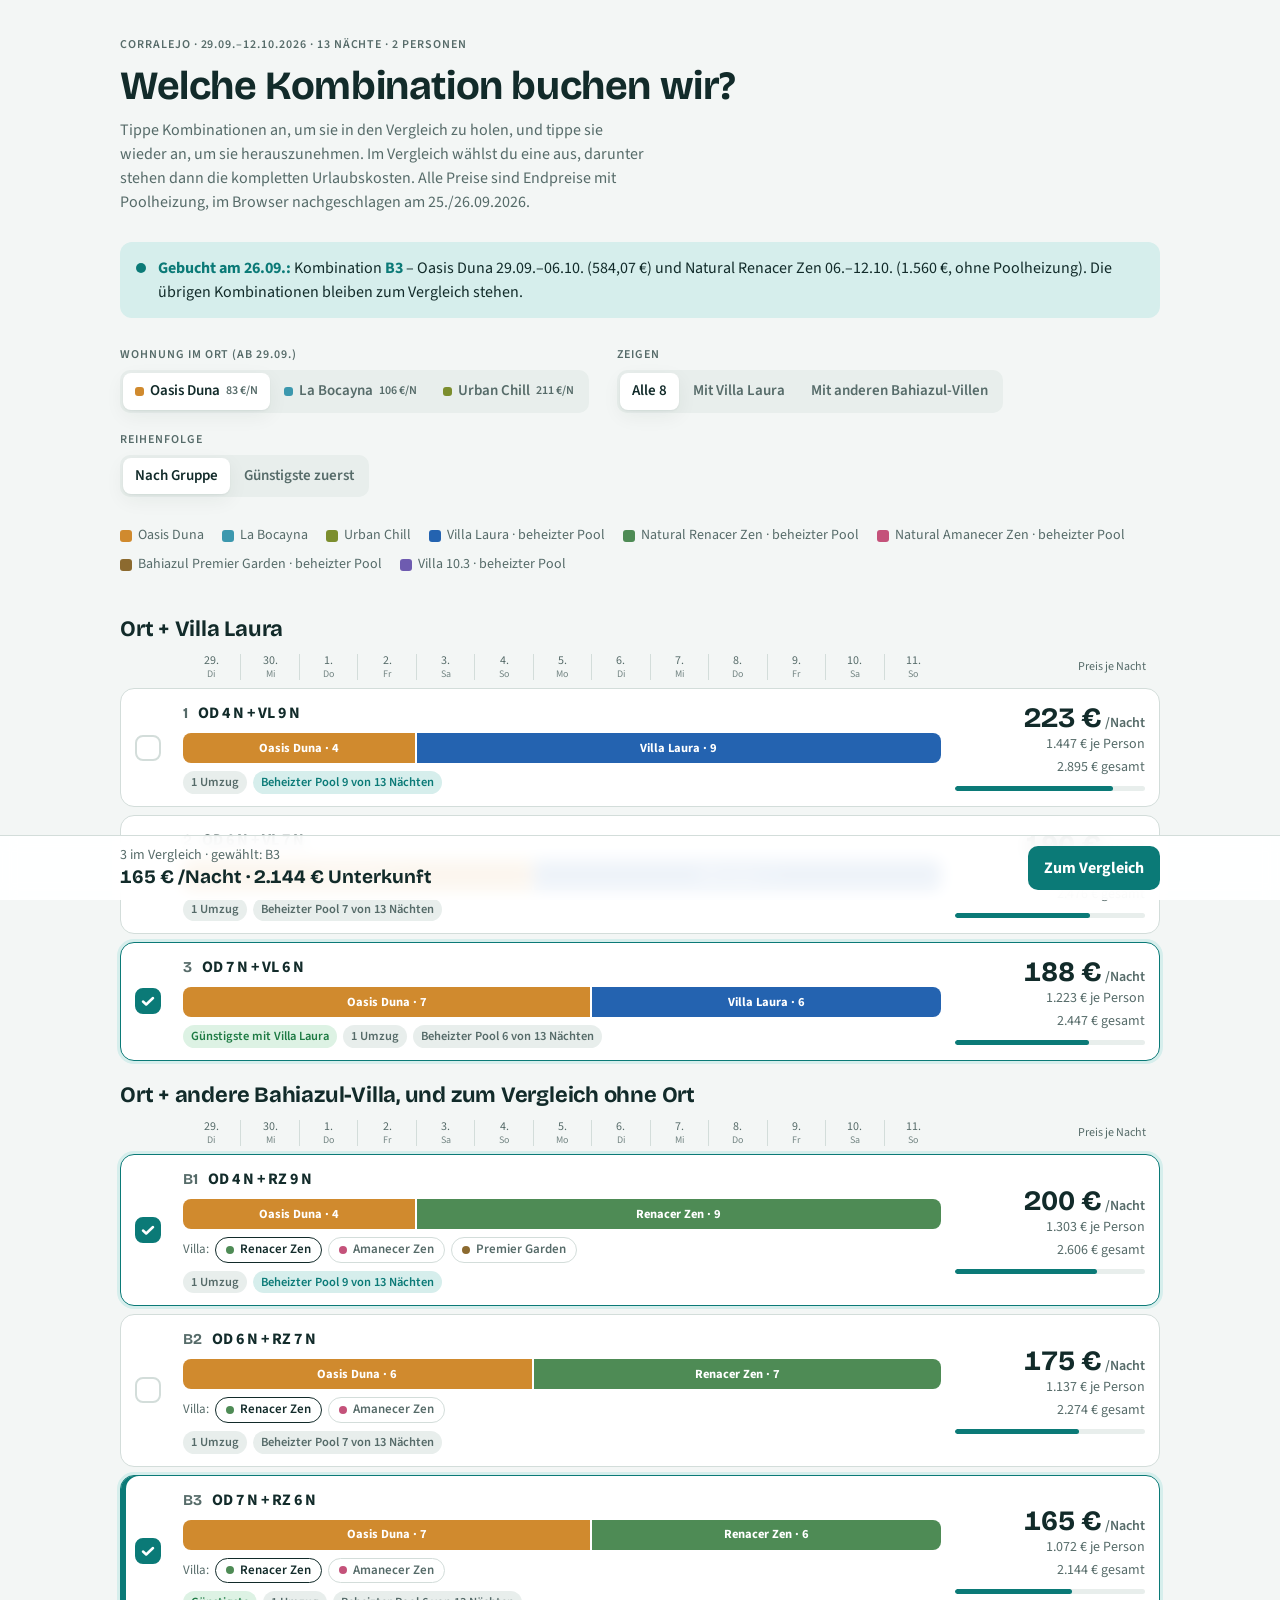
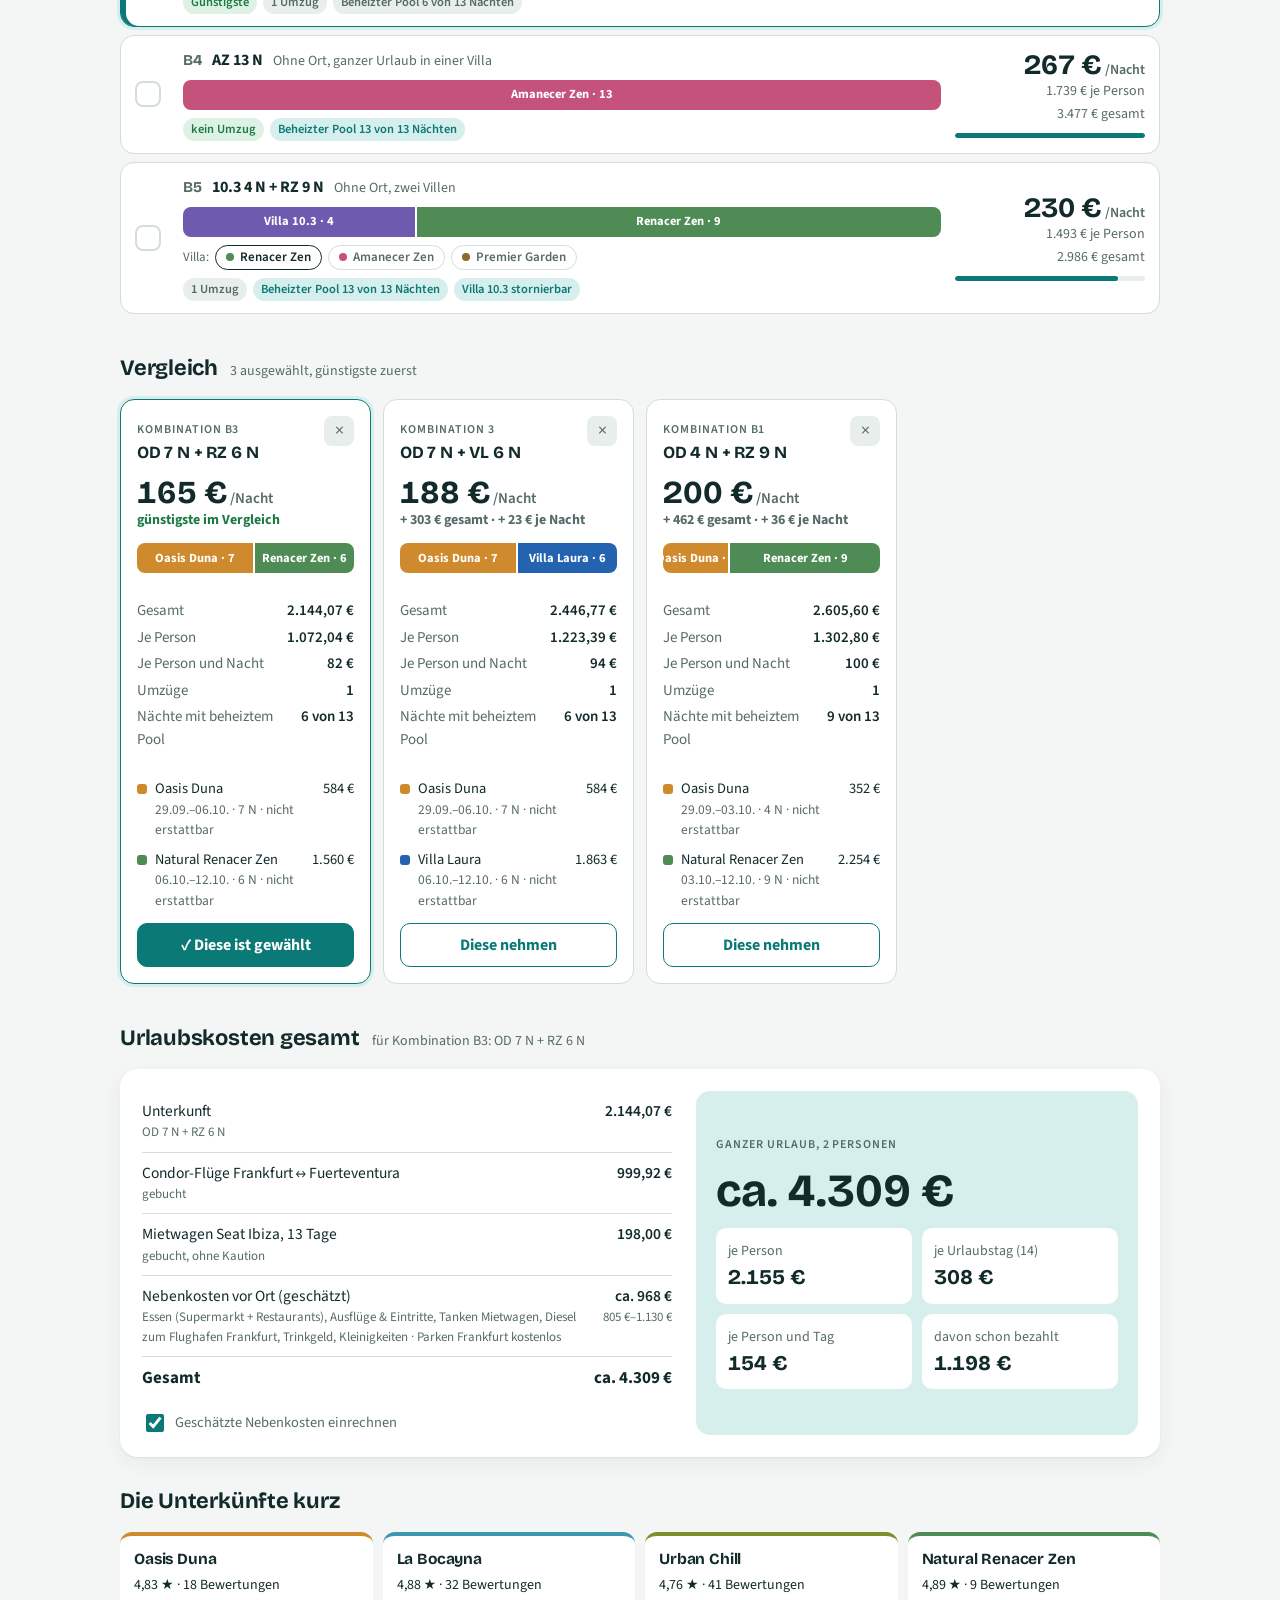
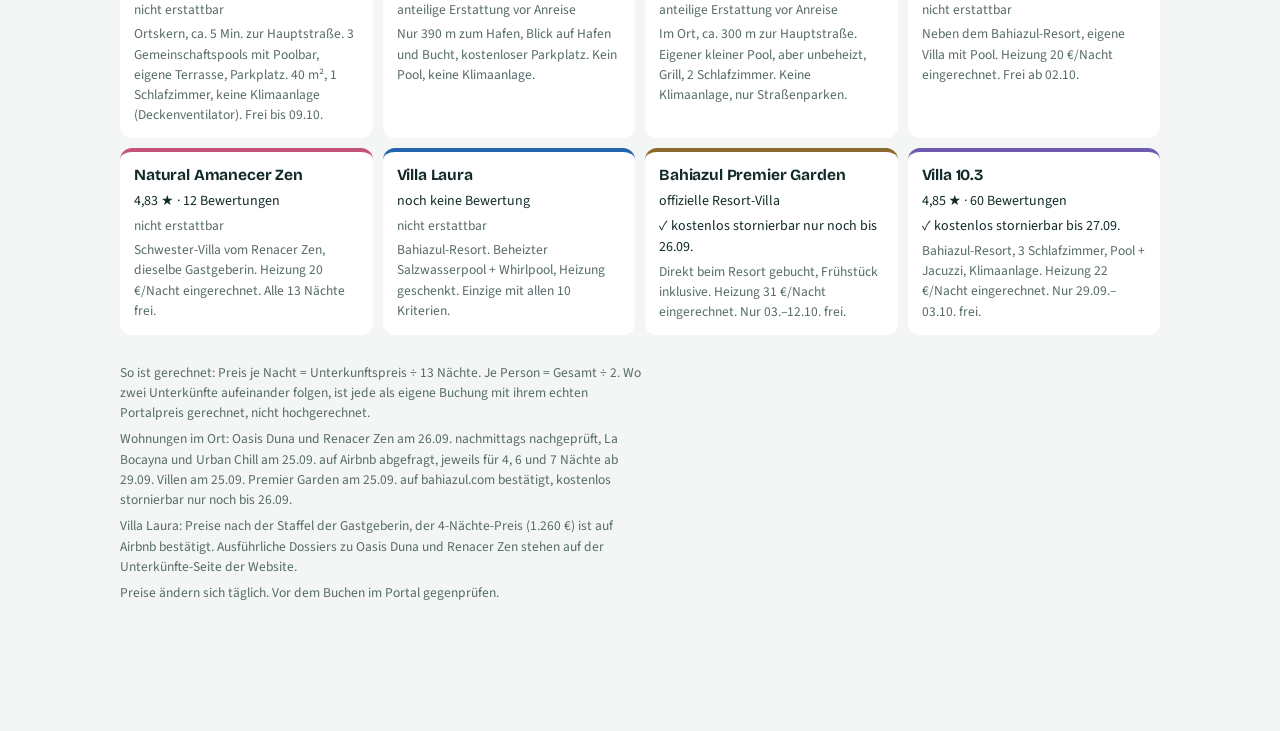
==== commit e382724f: "Unterkunft gebucht: Oasis Duna und Renacer Zen Echte Rechnungsbetraege (584,07 + 1.560 EUR), gruenes" ====
--- a/kombi-rechner.html
+++ b/kombi-rechner.html
@@ -195,7 +195,7 @@
 
   <div class="notice" role="note">
     <span class="dot" aria-hidden="true"></span>
-    <p><b>Neu aufgestellt am 26.09.:</b> Casita Maracuya und die Maisonette sind ausgebucht. Jede Kombination beginnt jetzt mit ein paar Nächten im Ort und endet in einer Villa. Welche Wohnung im Ort, wählst du direkt hier drunter. Vorbelegt ist <b>Oasis Duna</b>, die günstigste und eure aktuelle Auswahl.</p>
+    <p><b>Gebucht am 26.09.:</b> Kombination <b>B3</b> &ndash; Oasis Duna 29.09.&ndash;06.10. (584,07&nbsp;€) und Natural Renacer Zen 06.&ndash;12.10. (1.560&nbsp;€, ohne Poolheizung). Die übrigen Kombinationen bleiben zum Vergleich stehen.</p>
   </div>
 
   <div class="controls">
@@ -291,13 +291,13 @@
 
   // Preise je Zeitfenster: Schlüssel = "ab Nacht-Nr. - Anzahl Nächte" (Nacht 0 = 29.09.)
   var P = {
-    OD:   {'0-4':352,'0-6':506.71,'0-7':585},
+    OD:   {'0-4':352,'0-6':506.71,'0-7':584.07},
     BO:   {'0-4':457,'0-6':645,'0-7':740},
     UC:   {'0-4':896,'0-6':1283,'0-7':1477},
     V103: {'0-4':732},
     AZ:   {'0-4':980,'0-13':3477,'4-9':2266,'6-7':1800,'7-6':1557,'8-5':1314,'9-4':1060},
     VL:   {'4-9':2542.56,'6-7':1969.32,'7-6':1862.70,'8-5':1561.29,'9-4':1259.88},
-    RZ:   {'4-9':2253.60,'6-7':1767.20,'7-6':1524,'8-5':1280.80},
+    RZ:   {'4-9':2253.60,'6-7':1767.20,'7-6':1560,'8-5':1280.80},
     PG:   {'4-9':2454}
   };
 
